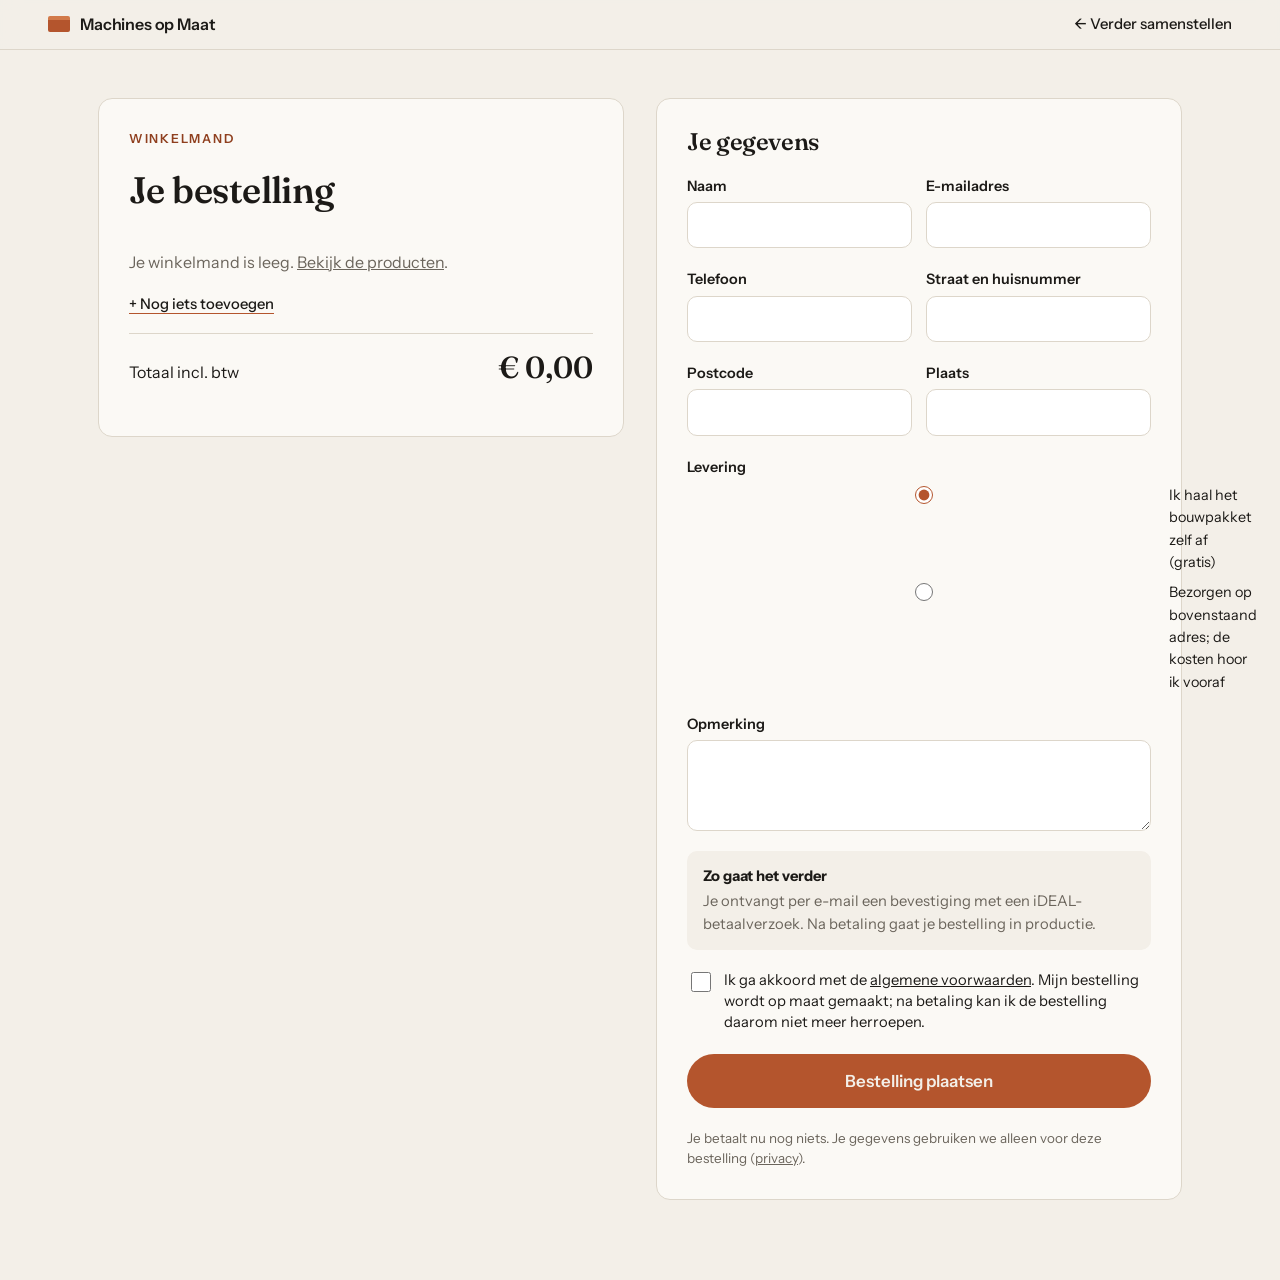
==== afrekenen.html @ ffd2c5e5 "Website bijgewerkt 2026-11-13 17:35" ====
<!doctype html>
<html lang="nl">
<head>
  <meta charset="utf-8" />
  <meta name="viewport" content="width=device-width, initial-scale=1" />
  <title>Bestellen – Machines op Maat</title>
  <meta name="robots" content="noindex" />
  <meta name="theme-color" content="#f3efe8" />
  <link rel="icon" href="data:image/svg+xml,%3Csvg xmlns='http://www.w3.org/2000/svg' viewBox='0 0 32 32'%3E%3Crect width='32' height='32' rx='6' fill='%231c1a17'/%3E%3Cpath d='M6 12h20v12H6z' fill='%23b4552d'/%3E%3Cpath d='M6 12h20v3H6z' fill='%23d27a4a'/%3E%3C/svg%3E" />
  <link rel="preconnect" href="https://fonts.googleapis.com" />
  <link rel="preconnect" href="https://fonts.gstatic.com" crossorigin />
  <link href="https://fonts.googleapis.com/css2?family=Fraunces:opsz,wght@9..144,400;9..144,560&family=Instrument+Sans:wght@400;500;600&display=swap" rel="stylesheet" />
  <script type="module" crossorigin src="./assets/afrekenen-CrEaOLer.js"></script>
  <link rel="modulepreload" crossorigin href="./assets/mand-CxrLFCAJ.js">
  <link rel="modulepreload" crossorigin href="./assets/url-CrUWaDrc.js">
  <link rel="stylesheet" crossorigin href="./assets/stijl-64VP4UOP.css">
</head>
<body>
  <header class="kop">
    <a class="merk" href="./"><span class="merk-blok" aria-hidden="true"></span><span data-merk>Machines op Maat</span></a>
    <nav aria-label="Pagina"><a class="altijd" href="./">← Verder samenstellen</a></nav>
  </header>

  <main class="kassa">
    <section class="paneel" aria-label="Winkelmand">
      <p class="label">Winkelmand</p>
      <h1 class="kassakop">Je bestelling</h1>
      <div id="regels" class="mandregels"></div>
      <p id="leeg" class="leeg" hidden>Je winkelmand is leeg. <a href="./">Bekijk de producten</a>.</p>
      <a class="tekstknop" href="./">+ Nog iets toevoegen</a>
      <div class="totaal"><span>Totaal incl. btw</span><strong id="totaal"></strong></div>
      <p class="klein-tekst" id="btwregel"></p>
    </section>

    <form id="kassaform" class="paneel" novalidate>
      <h2>Je gegevens</h2>
      <div class="veldrij">
        <label>Naam<input name="naam" autocomplete="name" required /></label>
        <label>E-mailadres<input name="email" type="email" autocomplete="email" required /></label>
      </div>
      <div class="veldrij">
        <label>Telefoon<input name="telefoon" type="tel" autocomplete="tel" /></label>
        <label>Straat en huisnummer<input name="straat" autocomplete="street-address" required /></label>
      </div>
      <div class="veldrij">
        <label>Postcode<input name="postcode" autocomplete="postal-code" required /></label>
        <label>Plaats<input name="plaats" autocomplete="address-level2" required /></label>
      </div>
      <fieldset class="keuze">
        <legend>Levering</legend>
        <label class="rij"><input type="radio" name="levering" value="Afhalen" checked /> <span id="afhaaltekst">Ik haal het bouwpakket zelf af (gratis)</span></label>
        <label class="rij"><input type="radio" name="levering" value="Bezorgen in overleg" /> <span>Bezorgen op bovenstaand adres; de kosten hoor ik vooraf</span></label>
      </fieldset>
      <label>Opmerking<textarea name="opmerking" rows="3"></textarea></label>
      <input type="text" name="_honey" tabindex="-1" autocomplete="off" class="honing" aria-hidden="true" />

      <div class="levering">
        <strong>Zo gaat het verder</strong>
        <p>Je ontvangt per e-mail een bevestiging met een iDEAL-betaalverzoek. Na betaling gaat je bestelling in productie<span id="levertijdtekst"></span>.</p>
      </div>
      <label class="rij akkoord"><input type="checkbox" name="akkoord" required />
        <span>Ik ga akkoord met de <a href="./info.html#voorwaarden" target="_blank">algemene voorwaarden</a>. Mijn bestelling wordt op maat gemaakt; na betaling kan ik de bestelling daarom niet meer herroepen.</span></label>

      <div id="kassamelding" class="meldingen" aria-live="polite"></div>
      <button type="submit" class="knop groot" id="verstuur">Bestelling plaatsen</button>
      <p class="klein-tekst">Je betaalt nu nog niets. Je gegevens gebruiken we alleen voor deze bestelling (<a href="./info.html#privacy" target="_blank">privacy</a>).</p>
    </form>
  </main>

</body>
</html>
---- assets/stijl-64VP4UOP.css ----
:root{--papier:#f3efe8;--kaart:#fbf9f5;--inkt:#1c1a17;--zacht:#6b655c;--lijn:#ddd6ca;--corten:#b4552d;--corten-donker:#8f3f1e;--nacht:#211e1a;--serif:"Fraunces", Georgia, serif;--sans:"Instrument Sans", system-ui, -apple-system, "Segoe UI", sans-serif;--r:14px;--rand:clamp(16px, 4vw, 48px)}*{box-sizing:border-box}html{scroll-behavior:smooth;scroll-padding-top:72px}body{background:var(--papier);color:var(--inkt);font:16px/1.55 var(--sans);-webkit-font-smoothing:antialiased;margin:0}h1,h2,h3{font-family:var(--serif);letter-spacing:-.015em;text-wrap:balance;margin:0;font-weight:560;line-height:1.08}h1{font-size:clamp(2.3rem,6vw,4.4rem)}h1 em{color:var(--corten);font-style:italic;font-weight:400}h2{font-size:clamp(1.6rem,3.2vw,2.4rem)}h3{font-size:1.2rem}p{margin:0}a{color:inherit}:focus-visible{outline:2px solid var(--corten);outline-offset:3px;border-radius:4px}.label{letter-spacing:.14em;text-transform:uppercase;color:var(--corten-donker);margin-bottom:14px;font-size:.78rem;font-weight:600}.kop{z-index:20;padding:12px var(--rand);background:color-mix(in srgb, var(--papier) 86%, transparent);-webkit-backdrop-filter:blur(10px);backdrop-filter:blur(10px);border-bottom:1px solid var(--lijn);justify-content:space-between;align-items:center;display:flex;position:sticky;top:0}.merk{letter-spacing:-.01em;align-items:center;gap:10px;font-weight:600;text-decoration:none;display:flex}.merk-blok{background:var(--corten);border-top:4px solid #d27a4a;border-radius:2px;width:22px;height:16px}.kop nav{align-items:center;gap:clamp(12px,2.5vw,28px);font-size:.93rem;display:flex}.kop nav a:not(.knop){color:var(--zacht);text-decoration:none}.kop nav a:not(.knop):hover{color:var(--inkt)}.knop{cursor:pointer;font:600 1rem var(--sans);background:var(--inkt);color:var(--papier);border:0;border-radius:999px;justify-content:center;align-items:center;gap:8px;padding:14px 22px;text-decoration:none;transition:transform .15s,background .15s;display:inline-flex}.knop:hover{background:var(--corten-donker);transform:translateY(-1px)}.knop.klein{padding:8px 16px;font-size:.9rem}.knop.groot{background:var(--corten);width:100%;padding:17px;font-size:1.05rem}.knop.groot:hover{background:var(--corten-donker)}.knop.licht{color:var(--inkt);box-shadow:inset 0 0 0 1.5px var(--inkt);background:0 0}.knop.licht:hover{background:var(--inkt);color:var(--papier)}.tekstknop{cursor:pointer;font:500 .92rem var(--sans);color:var(--inkt);text-underline-offset:4px;text-decoration:underline;-webkit-text-decoration-color:var(--corten);text-decoration-color:var(--corten);background:0 0;border:0;padding:0}.tekstknop:hover{color:var(--corten-donker)}.intro{padding:clamp(28px, 6vw, 72px) var(--rand) clamp(20px, 3vw, 36px);max-width:1000px}.lead{color:var(--zacht);max-width:60ch;margin-top:18px;font-size:clamp(1.02rem,1.6vw,1.2rem)}body.uit-link .intro{padding-top:22px}body.uit-link .intro h1{font-size:clamp(1.7rem,3.4vw,2.5rem)}body.uit-link .lead{display:none}.config{padding:0 var(--rand) clamp(48px, 8vw, 96px);grid-template-columns:minmax(0,1.45fr) minmax(340px,1fr);align-items:start;gap:clamp(16px,2.5vw,36px);display:grid}.beeld{position:sticky;top:76px}.viewer{border-radius:var(--r);background:radial-gradient(120% 90% at 50% 10%,#fffdf9 0%,#ece5d9 70%,#e2d9ca 100%);height:min(68vh,640px);min-height:340px;transition:opacity .25s,filter .25s;position:relative;overflow:hidden}.viewer canvas{cursor:grab;width:100%;height:100%;display:block}.viewer canvas:active{cursor:grabbing}.viewer.dim{opacity:.45;filter:grayscale(.6)}.geenwebgl{color:var(--zacht);padding:40px}.maatlabel{background:var(--inkt);color:var(--papier);font:600 .74rem var(--sans);white-space:nowrap;pointer-events:none;font-variant-numeric:tabular-nums;border-radius:999px;padding:3px 8px;position:absolute;top:0;left:0}.uitlink{background:var(--inkt);width:-moz-fit-content;width:fit-content;max-width:calc(100% - 24px);color:var(--papier);border-radius:999px;padding:7px 14px;font-size:.85rem;position:absolute;top:12px;left:12px;right:12px}.beeldopties{flex-wrap:wrap;gap:8px;margin-top:12px;display:flex}.chip{cursor:pointer;font:inherit;background:0 0;border:0;padding:0;position:relative}.chip input{opacity:0;position:absolute;inset:0}.chip span{box-shadow:inset 0 0 0 1px var(--lijn);background:var(--kaart);color:var(--zacht);border-radius:999px;padding:6px 14px;font-size:.86rem;transition:all .15s;display:block}.chip:hover span{color:var(--inkt);box-shadow:inset 0 0 0 1px var(--inkt)}.chip input:checked+span{background:var(--inkt);color:var(--papier);box-shadow:none}.chip input:focus-visible+span{outline:2px solid var(--corten);outline-offset:2px}.hint{color:var(--zacht);margin-top:10px;font-size:.82rem}.paneel{background:var(--kaart);border:1px solid var(--lijn);border-radius:var(--r);gap:20px;padding:clamp(18px,2.4vw,30px);display:grid}.paneel>h2{font-size:1.5rem}.maten{gap:16px;display:grid}.maat{grid-template-columns:1fr auto;align-items:center;gap:6px 12px;display:grid}.maat label{font-weight:600}.invoer{border:1.5px solid var(--lijn);background:#fff;border-radius:10px;align-items:center;gap:6px;padding:0 10px;transition:border-color .15s;display:flex}.invoer:focus-within{border-color:var(--inkt)}.invoer input{width:76px;font:600 1.05rem var(--sans);text-align:right;font-variant-numeric:tabular-nums;-moz-appearance:textfield;background:0 0;border:0;outline:0;padding:8px 0}.invoer input::-webkit-inner-spin-button{-webkit-appearance:none}.invoer span{color:var(--zacht);font-size:.85rem}.maat input[type=range]{appearance:none;cursor:pointer;background:0 0;grid-column:1/-1;width:100%;height:22px;margin:0}.maat input[type=range]::-webkit-slider-runnable-track{background:linear-gradient(to right, var(--corten) var(--p,50%), var(--lijn) var(--p,50%));border-radius:2px;height:4px}.maat input[type=range]::-moz-range-track{background:var(--lijn);border-radius:2px;height:4px}.maat input[type=range]::-moz-range-progress{background:var(--corten);border-radius:2px;height:4px}.maat input[type=range]::-webkit-slider-thumb{-webkit-appearance:none;background:var(--inkt);border:3px solid var(--kaart);width:20px;height:20px;box-shadow:0 0 0 1px var(--inkt);border-radius:50%;margin-top:-8px;transition:transform .12s}.maat input[type=range]::-moz-range-thumb{background:var(--inkt);border:3px solid var(--kaart);width:16px;height:16px;box-shadow:0 0 0 1px var(--inkt);border-radius:50%}.maat input[type=range]:active::-webkit-slider-thumb{transform:scale(1.15)}.maat small{color:var(--zacht);font-variant-numeric:tabular-nums;grid-column:1/-1;margin-top:-4px;font-size:.78rem}.schakel{cursor:pointer;border-top:1px solid var(--lijn);grid-template-columns:auto 1fr;gap:14px;padding-top:18px;display:grid}.schakel input{opacity:0;position:absolute}.schuif{background:var(--lijn);border-radius:999px;width:44px;height:26px;margin-top:2px;transition:background .18s;position:relative}.schuif:after{content:"";background:#fff;border-radius:50%;width:20px;height:20px;transition:transform .18s;position:absolute;top:3px;left:3px;box-shadow:0 1px 3px #00000040}.schakel input:checked+.schuif{background:var(--corten)}.schakel input:checked+.schuif:after{transform:translate(18px)}.schakel input:focus-visible+.schuif{outline:2px solid var(--corten);outline-offset:3px}.schakel small{color:var(--zacht);margin-top:3px;font-size:.86rem;line-height:1.45;display:block}.schakel .verschil{color:var(--corten-donker);font-weight:600}.meldingen:empty{display:none}.meldingen{gap:8px;display:grid}.fout{color:#7c2d12;background:#fbe9e1;border-radius:10px;padding:10px 14px;font-size:.92rem}.uitkomst{border-top:1px solid var(--lijn);gap:16px;padding-top:20px;transition:opacity .2s;display:grid}.uitkomst.ongeldig{opacity:.35;pointer-events:none}.kern{grid-template-columns:repeat(4,auto);justify-content:space-between;gap:12px;margin:0;display:grid}.kern dt{color:var(--zacht);text-transform:uppercase;letter-spacing:.08em;font-size:.74rem}.kern dd{font-variant-numeric:tabular-nums;margin:2px 0 0;font-weight:600}.prijsrij{justify-content:space-between;align-items:end;gap:12px;display:flex}.prijs{font:560 clamp(2.4rem, 5vw, 3.2rem)/1 var(--serif);letter-spacing:-.02em;font-variant-numeric:tabular-nums}.prijsnoot{color:var(--zacht);font-variant-numeric:tabular-nums;margin-top:6px;font-size:.86rem}.aantal{border:1.5px solid var(--lijn);background:#fff;border-radius:999px;align-items:center;display:flex}.aantal button{cursor:pointer;width:38px;height:38px;color:var(--inkt);background:0 0;border:0;border-radius:50%;font-size:1.2rem}.aantal button:hover:not(:disabled){background:var(--papier)}.aantal button:disabled{opacity:.3;cursor:default}.aantal output{text-align:center;font-variant-numeric:tabular-nums;min-width:26px;font-weight:600}.delen{flex-wrap:wrap;justify-content:center;gap:8px 22px;display:flex}.spec{border-top:1px solid var(--lijn);padding-top:16px;font-size:.92rem}.spec summary,.faq summary{cursor:pointer;justify-content:space-between;align-items:center;gap:12px;font-weight:600;list-style:none;display:flex}.spec summary:after,.faq summary:after{content:"+";font:400 1.4rem var(--serif);color:var(--corten);transition:transform .2s}details[open]>summary:after{transform:rotate(45deg)}.spec p{color:var(--zacht);margin:10px 0}.spec table{border-collapse:collapse;font-variant-numeric:tabular-nums;width:100%;font-size:.86rem}.spec th{text-align:left;color:var(--zacht);text-transform:uppercase;letter-spacing:.06em;font-size:.76rem;font-weight:500}.spec th,.spec td{border-bottom:1px solid var(--lijn);padding:6px 8px 6px 0}.blok{padding:clamp(48px, 8vw, 104px) var(--rand);border-top:1px solid var(--lijn)}.blok>h2{max-width:20ch;margin-bottom:clamp(24px,4vw,48px)}.stappen{grid-template-columns:repeat(auto-fit,minmax(240px,1fr));gap:clamp(20px,3vw,44px);margin:0;padding:0;list-style:none;display:grid}.stappen span{font:400 3rem/1 var(--serif);color:var(--corten);font-style:italic}.stappen h3{margin:10px 0 8px}.stappen p,.kaarten p,.faq p{color:var(--zacht)}.donker{background:var(--nacht);color:#efe9df;border-top:0}.donker .label{color:#e08a5c}.kaarten{border-radius:var(--r);background:#3a352e;border:1px solid #3a352e;grid-template-columns:repeat(auto-fit,minmax(230px,1fr));gap:1px;display:grid;overflow:hidden}.kaarten article{background:var(--nacht);padding:clamp(20px,2.5vw,32px)}.kaarten h3{margin-bottom:10px}.donker .kaarten p{color:#b5ada0}.faq{max-width:760px}.faq details{border-bottom:1px solid var(--lijn);padding:18px 0}.faq summary{font-size:1.08rem}.faq p{max-width:64ch;margin-top:10px}.voet{padding:36px var(--rand) 90px;border-top:1px solid var(--lijn);color:var(--zacht);flex-wrap:wrap;justify-content:space-between;gap:24px;font-size:.92rem;display:flex}.voet strong{color:var(--inkt)}#voetcontact{flex-wrap:wrap;gap:6px 20px;display:flex}dialog{border-radius:var(--r);background:var(--kaart);width:min(520px,100vw - 24px);color:var(--inkt);border:0;padding:0;box-shadow:0 30px 80px #0000004d}dialog::backdrop{-webkit-backdrop-filter:blur(3px);backdrop-filter:blur(3px);background:#1c1a178c}dialog form{gap:14px;padding:28px;display:grid;position:relative}dialog label{gap:5px;font-size:.9rem;font-weight:600;display:grid}dialog label.rij{align-items:center;gap:10px;font-weight:400;display:flex}dialog input:not([type=checkbox]),dialog textarea{font:inherit;border:1.5px solid var(--lijn);resize:vertical;background:#fff;border-radius:10px;padding:10px 12px}dialog input[type=checkbox]{accent-color:var(--corten);width:18px;height:18px}.samenvatting{background:var(--papier);font-variant-numeric:tabular-nums;border-radius:10px;padding:12px 14px;font-size:.92rem}.dlg-knoppen{gap:8px;display:grid}.dlg-knoppen [hidden]{display:none}.sluit{cursor:pointer;color:var(--zacht);background:0 0;border:0;font-size:1.7rem;line-height:1;position:absolute;top:14px;right:16px}.klein-tekst{color:var(--zacht);font-size:.84rem}.toast{background:var(--inkt);color:var(--papier);opacity:0;pointer-events:none;z-index:50;border-radius:999px;padding:10px 18px;font-size:.92rem;transition:all .25s;position:fixed;bottom:28px;left:50%;transform:translate(-50%,20px)}.toast.zichtbaar{opacity:1;transform:translate(-50%)}.prijsbalk{display:none}.kassa{padding:clamp(20px, 4vw, 48px) var(--rand) 80px;grid-template-columns:minmax(0,1.4fr) minmax(300px,1fr);align-items:start;gap:clamp(16px,2.5vw,36px);max-width:1180px;margin:0 auto;display:grid}.kassakop{margin-top:-12px;font-size:clamp(1.7rem,3vw,2.3rem)}.kassa label{gap:5px;font-size:.9rem;font-weight:600;display:grid}.kassa label small{color:var(--zacht);font-weight:400}.kassa input:not([type=checkbox]),.kassa textarea{font:inherit;border:1.5px solid var(--lijn);resize:vertical;background:#fff;border-radius:10px;width:100%;padding:11px 12px}.kassa input:focus,.kassa textarea:focus{border-color:var(--inkt);outline:0}.veldrij{grid-template-columns:1fr 1fr;gap:14px;display:grid}.levering{background:var(--papier);border-radius:10px;padding:14px 16px;font-size:.92rem}.levering p{color:var(--zacht);margin-top:2px}.kassa label.akkoord{align-items:flex-start;gap:12px;font-size:.92rem;font-weight:400;line-height:1.45;display:flex}.akkoord input{accent-color:var(--corten);flex:none;width:20px;height:20px;margin-top:2px}.overzicht{gap:14px;position:sticky;top:84px}.overzicht h2{font-size:1.3rem}.overzicht-titel{font-weight:600}.regels{gap:8px;margin:0;font-size:.92rem;display:grid}.regels div{justify-content:space-between;gap:16px;display:flex}.regels dt{color:var(--zacht);flex:none}.regels dd{text-align:right;font-variant-numeric:tabular-nums;margin:0}.totaal{border-top:1px solid var(--lijn);justify-content:space-between;align-items:baseline;padding-top:14px;display:flex}.totaal strong{font:560 1.9rem var(--serif);font-variant-numeric:tabular-nums}.honing{position:absolute;left:-9999px}.keuze{border:0;gap:8px;margin:0;padding:0;display:grid}.keuze legend{margin-bottom:6px;padding:0;font-size:.9rem;font-weight:600}.kassa label.rij{align-items:flex-start;gap:10px;font-weight:400;display:flex}.keuze input{accent-color:var(--corten);flex:none;width:18px;height:18px;margin-top:2px}.mandregels{display:grid}.mandregel{border-bottom:1px solid var(--lijn);justify-content:space-between;gap:16px;padding:16px 0;display:flex}.mandregel h3{font:600 1rem var(--sans);letter-spacing:0}.mandregel h3 a{text-decoration:none}.mandregel p{color:var(--zacht);margin:3px 0 6px;font-size:.88rem}.mandprijs{font-variant-numeric:tabular-nums;flex:none;align-content:start;justify-items:end;gap:6px;display:grid}.mandprijs small{color:var(--zacht);font-size:.8rem}.leeg{color:var(--zacht)}.kassa{grid-template-columns:minmax(0,1fr) minmax(0,1fr)}.kop nav a.altijd{color:var(--inkt);font-weight:500;text-decoration:none;display:inline!important}.kop nav a.altijd.vol{color:var(--corten-donker);font-weight:600}.voetlinks{flex-wrap:wrap;gap:6px 18px;display:flex}.voetlinks a{color:var(--zacht);text-decoration:none}.voetlinks a:hover{color:var(--inkt);text-decoration:underline}.usp{color:var(--zacht);flex-wrap:wrap;gap:8px 22px;margin:22px 0 0;padding:0;font-size:.92rem;list-style:none;display:flex}.usp li:before{content:"✓";color:var(--corten);margin-right:7px;font-weight:700}body.uit-link .usp{display:none}.presets{color:var(--zacht);flex-wrap:wrap;align-items:center;gap:6px;margin-top:-8px;font-size:.82rem;display:flex}.presets button{border:1px solid var(--lijn);font:inherit;color:var(--inkt);cursor:pointer;font-variant-numeric:tabular-nums;background:#fff;border-radius:999px;padding:4px 10px;transition:border-color .15s}.presets button:hover{border-color:var(--inkt)}.knoprij{grid-template-columns:1.5fr 1fr;gap:8px;display:grid}.knoprij .knop{padding:11px 12px;font-size:.9rem}.zeker{text-align:center;color:var(--zacht);margin-top:-4px;font-size:.85rem}.info{padding:clamp(28px, 5vw, 64px) var(--rand) 96px;grid-template-columns:220px minmax(0,720px);gap:clamp(24px,5vw,72px);display:grid}.inhoud{align-self:start;gap:10px;font-size:.92rem;display:grid;position:sticky;top:90px}.inhoud a{color:var(--zacht);text-decoration:none}.inhoud a:hover{color:var(--corten-donker)}.tekst section{padding-bottom:44px;scroll-margin-top:84px}.tekst h1{margin-bottom:20px;font-size:clamp(1.9rem,4vw,3rem)}.tekst h2{border-top:1px solid var(--lijn);margin-bottom:14px;padding-top:28px;font-size:1.6rem}.tekst p,.tekst li{color:#3c3832;max-width:66ch;margin-bottom:12px}.tekst ol{margin:0 0 12px;padding-left:20px}.contactregels{line-height:1.9}@media (max-width:900px){.info{grid-template-columns:1fr}.inhoud{grid-template-columns:1fr 1fr;position:static}.kassa,.veldrij{grid-template-columns:1fr}.kop nav a:not(.knop){display:none}.config{grid-template-columns:1fr}.beeld{position:static}.viewer{height:46vh;min-height:280px}.hint{display:none}.kern{grid-template-columns:repeat(2,1fr)}.prijsbalk{z-index:30;padding:10px 16px calc(10px + env(safe-area-inset-bottom));background:var(--inkt);color:var(--papier);font-variant-numeric:tabular-nums;justify-content:space-between;align-items:center;gap:12px;font-size:.92rem;font-weight:600;transition:transform .25s;display:flex;position:fixed;inset:auto 0 0}.prijsbalk .knop{background:var(--corten)}.prijsbalk.weg{transform:translateY(110%)}}@media (prefers-reduced-motion:reduce){*{scroll-behavior:auto!important;transition:none!important}}.producten{padding:0 var(--rand) clamp(48px, 8vw, 104px);grid-template-columns:repeat(auto-fit,minmax(min(100%,420px),1fr));gap:clamp(16px,2.5vw,28px);display:grid}.productkaart{background:var(--kaart);border:1px solid var(--lijn);border-radius:var(--r);text-decoration:none;transition:border-color .15s,transform .15s;display:grid;overflow:hidden}.productkaart:hover{border-color:var(--corten);transform:translateY(-2px)}.productkaart .viewer{aspect-ratio:auto;pointer-events:none;border:0;border-radius:0;height:clamp(240px,32vw,380px);min-height:0;position:relative}.productkaart>div:last-child{justify-items:start;gap:10px;padding:clamp(18px,2.4vw,30px);display:grid}.productkaart p{color:var(--zacht)}.productkaart .vanaf{color:var(--inkt);font-weight:600}
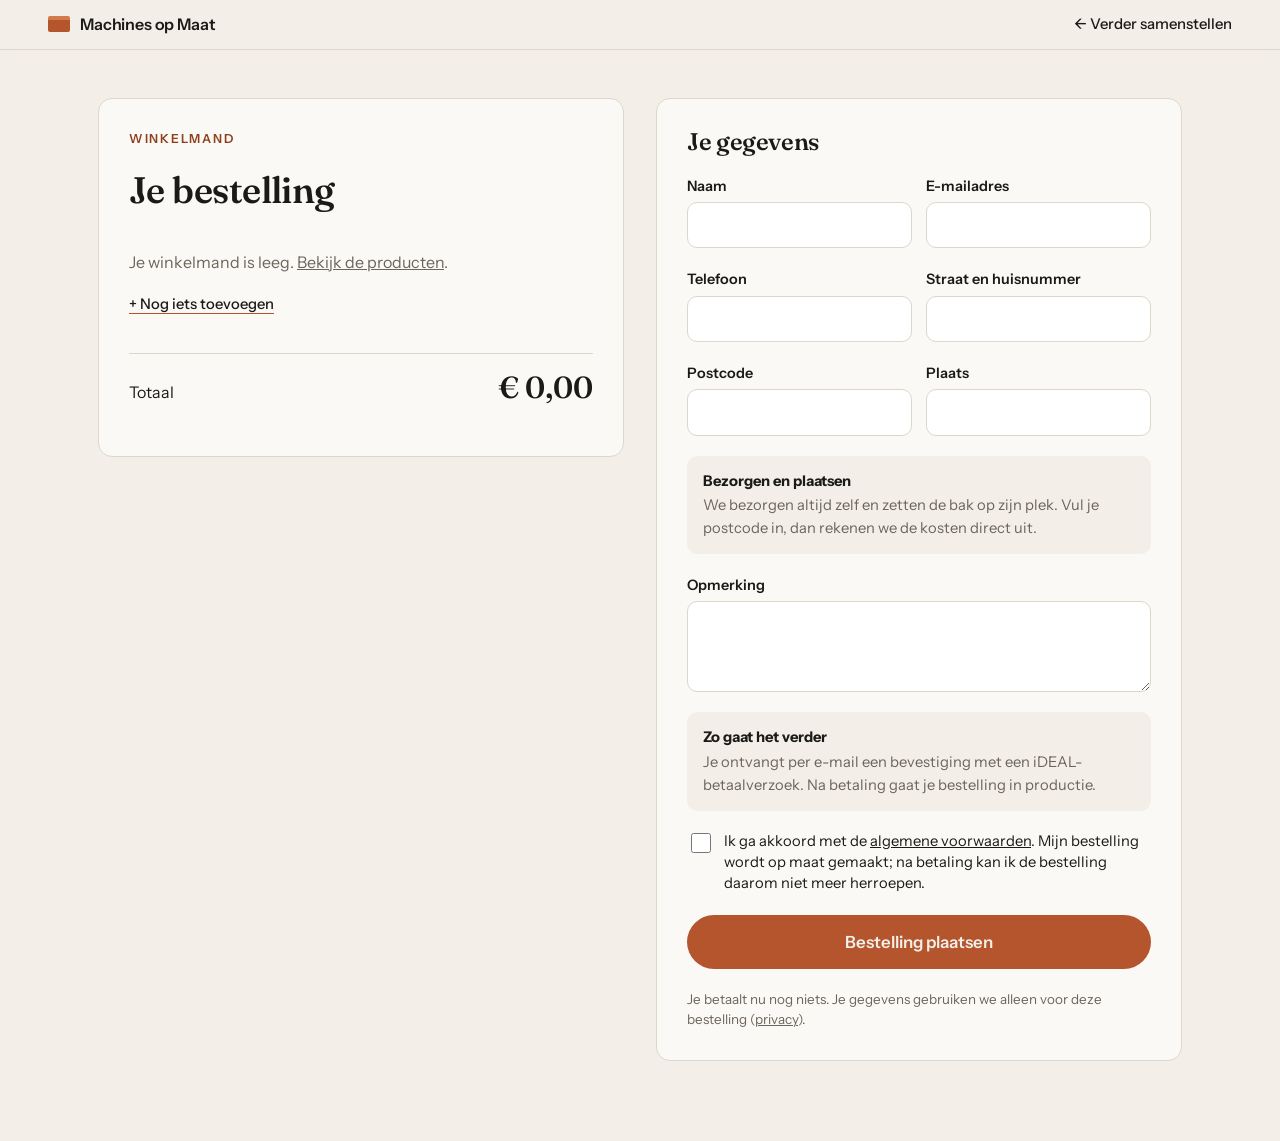
==== commit 120318b6: "Website bijgewerkt 2026-11-21 15:42" ====
--- a/afrekenen.html
+++ b/afrekenen.html
@@ -1,71 +1,73 @@
-<!doctype html>
-<html lang="nl">
-<head>
-  <meta charset="utf-8" />
-  <meta name="viewport" content="width=device-width, initial-scale=1" />
-  <title>Bestellen – Machines op Maat</title>
-  <meta name="robots" content="noindex" />
-  <meta name="theme-color" content="#f3efe8" />
-  <link rel="icon" href="data:image/svg+xml,%3Csvg xmlns='http://www.w3.org/2000/svg' viewBox='0 0 32 32'%3E%3Crect width='32' height='32' rx='6' fill='%231c1a17'/%3E%3Cpath d='M6 12h20v12H6z' fill='%23b4552d'/%3E%3Cpath d='M6 12h20v3H6z' fill='%23d27a4a'/%3E%3C/svg%3E" />
-  <link rel="preconnect" href="https://fonts.googleapis.com" />
-  <link rel="preconnect" href="https://fonts.gstatic.com" crossorigin />
-  <link href="https://fonts.googleapis.com/css2?family=Fraunces:opsz,wght@9..144,400;9..144,560&family=Instrument+Sans:wght@400;500;600&display=swap" rel="stylesheet" />
-  <script type="module" crossorigin src="./assets/afrekenen-CrEaOLer.js"></script>
-  <link rel="modulepreload" crossorigin href="./assets/mand-CxrLFCAJ.js">
+<!doctype html>
+<html lang="nl">
+<head>
+  <meta charset="utf-8" />
+  <meta name="viewport" content="width=device-width, initial-scale=1" />
+  <title>Bestellen – Machines op Maat</title>
+  <meta name="robots" content="noindex" />
+  <meta name="theme-color" content="#f3efe8" />
+  <link rel="icon" href="data:image/svg+xml,%3Csvg xmlns='http://www.w3.org/2000/svg' viewBox='0 0 32 32'%3E%3Crect width='32' height='32' rx='6' fill='%231c1a17'/%3E%3Cpath d='M6 12h20v12H6z' fill='%23b4552d'/%3E%3Cpath d='M6 12h20v3H6z' fill='%23d27a4a'/%3E%3C/svg%3E" />
+  <link rel="preconnect" href="https://fonts.googleapis.com" />
+  <link rel="preconnect" href="https://fonts.gstatic.com" crossorigin />
+  <link href="https://fonts.googleapis.com/css2?family=Fraunces:opsz,wght@9..144,400;9..144,560&family=Instrument+Sans:wght@400;500;600&display=swap" rel="stylesheet" />+
+  <script type="module" crossorigin src="./assets/afrekenen-CkDpRGlQ.js"></script>
+  <link rel="modulepreload" crossorigin href="./assets/mand-CVOlcmut.js">
   <link rel="modulepreload" crossorigin href="./assets/url-CrUWaDrc.js">
-  <link rel="stylesheet" crossorigin href="./assets/stijl-64VP4UOP.css">
-</head>
-<body>
-  <header class="kop">
-    <a class="merk" href="./"><span class="merk-blok" aria-hidden="true"></span><span data-merk>Machines op Maat</span></a>
-    <nav aria-label="Pagina"><a class="altijd" href="./">← Verder samenstellen</a></nav>
-  </header>
-
-  <main class="kassa">
-    <section class="paneel" aria-label="Winkelmand">
-      <p class="label">Winkelmand</p>
-      <h1 class="kassakop">Je bestelling</h1>
-      <div id="regels" class="mandregels"></div>
-      <p id="leeg" class="leeg" hidden>Je winkelmand is leeg. <a href="./">Bekijk de producten</a>.</p>
-      <a class="tekstknop" href="./">+ Nog iets toevoegen</a>
-      <div class="totaal"><span>Totaal incl. btw</span><strong id="totaal"></strong></div>
-      <p class="klein-tekst" id="btwregel"></p>
-    </section>
-
-    <form id="kassaform" class="paneel" novalidate>
-      <h2>Je gegevens</h2>
-      <div class="veldrij">
-        <label>Naam<input name="naam" autocomplete="name" required /></label>
-        <label>E-mailadres<input name="email" type="email" autocomplete="email" required /></label>
-      </div>
-      <div class="veldrij">
-        <label>Telefoon<input name="telefoon" type="tel" autocomplete="tel" /></label>
-        <label>Straat en huisnummer<input name="straat" autocomplete="street-address" required /></label>
-      </div>
-      <div class="veldrij">
-        <label>Postcode<input name="postcode" autocomplete="postal-code" required /></label>
-        <label>Plaats<input name="plaats" autocomplete="address-level2" required /></label>
-      </div>
-      <fieldset class="keuze">
-        <legend>Levering</legend>
-        <label class="rij"><input type="radio" name="levering" value="Afhalen" checked /> <span id="afhaaltekst">Ik haal het bouwpakket zelf af (gratis)</span></label>
-        <label class="rij"><input type="radio" name="levering" value="Bezorgen in overleg" /> <span>Bezorgen op bovenstaand adres; de kosten hoor ik vooraf</span></label>
-      </fieldset>
-      <label>Opmerking<textarea name="opmerking" rows="3"></textarea></label>
-      <input type="text" name="_honey" tabindex="-1" autocomplete="off" class="honing" aria-hidden="true" />
-
-      <div class="levering">
-        <strong>Zo gaat het verder</strong>
-        <p>Je ontvangt per e-mail een bevestiging met een iDEAL-betaalverzoek. Na betaling gaat je bestelling in productie<span id="levertijdtekst"></span>.</p>
-      </div>
-      <label class="rij akkoord"><input type="checkbox" name="akkoord" required />
-        <span>Ik ga akkoord met de <a href="./info.html#voorwaarden" target="_blank">algemene voorwaarden</a>. Mijn bestelling wordt op maat gemaakt; na betaling kan ik de bestelling daarom niet meer herroepen.</span></label>
-
-      <div id="kassamelding" class="meldingen" aria-live="polite"></div>
-      <button type="submit" class="knop groot" id="verstuur">Bestelling plaatsen</button>
-      <p class="klein-tekst">Je betaalt nu nog niets. Je gegevens gebruiken we alleen voor deze bestelling (<a href="./info.html#privacy" target="_blank">privacy</a>).</p>
-    </form>
-  </main>
-
-</body>
-</html>
+  <link rel="stylesheet" crossorigin href="./assets/stijl-B1jj_uhL.css">
+</head>
+<body>
+  <header class="kop">
+    <a class="merk" href="./"><span class="merk-blok" aria-hidden="true"></span><span data-merk>Machines op Maat</span></a>
+    <nav aria-label="Pagina"><a class="altijd" href="./">← Verder samenstellen</a></nav>
+  </header>
+
+  <main class="kassa">
+    <section class="paneel" aria-label="Winkelmand">
+      <p class="label">Winkelmand</p>
+      <h1 class="kassakop">Je bestelling</h1>
+      <div id="regels" class="mandregels"></div>
+      <p id="leeg" class="leeg" hidden>Je winkelmand is leeg. <a href="./">Bekijk de producten</a>.</p>
+      <a class="tekstknop" href="./">+ Nog iets toevoegen</a>
+      <p class="klein-tekst" id="bezorgregel"></p>
+      <div class="totaal"><span>Totaal</span><strong id="totaal"></strong></div>
+      <p class="klein-tekst" id="btwregel"></p>
+    </section>
+
+    <form id="kassaform" class="paneel" novalidate>
+      <h2>Je gegevens</h2>
+      <div class="veldrij">
+        <label>Naam<input name="naam" autocomplete="name" required /></label>
+        <label>E-mailadres<input name="email" type="email" autocomplete="email" required /></label>
+      </div>
+      <div class="veldrij">
+        <label>Telefoon<input name="telefoon" type="tel" autocomplete="tel" /></label>
+        <label>Straat en huisnummer<input name="straat" autocomplete="street-address" required /></label>
+      </div>
+      <div class="veldrij">
+        <label>Postcode<input name="postcode" autocomplete="postal-code" required /></label>
+        <label>Plaats<input name="plaats" autocomplete="address-level2" required /></label>
+      </div>
+      <div class="levering">
+        <strong>Bezorgen en plaatsen</strong>
+        <p id="bezorgtekst">We bezorgen altijd zelf en zetten de bak op zijn plek. Vul je postcode in, dan rekenen we de kosten direct uit.</p>
+      </div>
+      <label>Opmerking<textarea name="opmerking" rows="3"></textarea></label>
+      <input type="text" name="_honey" tabindex="-1" autocomplete="off" class="honing" aria-hidden="true" />
+
+      <div class="levering">
+        <strong>Zo gaat het verder</strong>
+        <p>Je ontvangt per e-mail een bevestiging met een iDEAL-betaalverzoek. Na betaling gaat je bestelling in productie<span id="levertijdtekst"></span>.</p>
+      </div>
+      <label class="rij akkoord"><input type="checkbox" name="akkoord" required />
+        <span>Ik ga akkoord met de <a href="./info.html#voorwaarden" target="_blank">algemene voorwaarden</a>. Mijn bestelling wordt op maat gemaakt; na betaling kan ik de bestelling daarom niet meer herroepen.</span></label>
+
+      <div id="kassamelding" class="meldingen" aria-live="polite"></div>
+      <button type="submit" class="knop groot" id="verstuur">Bestelling plaatsen</button>
+      <p class="klein-tekst">Je betaalt nu nog niets. Je gegevens gebruiken we alleen voor deze bestelling (<a href="./info.html#privacy" target="_blank">privacy</a>).</p>
+    </form>
+  </main>
++
+</body>
+</html>
--- a/assets/stijl-B1jj_uhL.css
+++ b/assets/stijl-B1jj_uhL.css
@@ -0,0 +1 @@
+:root{--papier:#f3efe8;--kaart:#fbf9f5;--inkt:#1c1a17;--zacht:#6b655c;--lijn:#ddd6ca;--corten:#b4552d;--corten-donker:#8f3f1e;--nacht:#211e1a;--serif:"Fraunces", Georgia, serif;--sans:"Instrument Sans", system-ui, -apple-system, "Segoe UI", sans-serif;--r:14px;--rand:clamp(16px, 4vw, 48px)}*{box-sizing:border-box}html{scroll-behavior:smooth;scroll-padding-top:72px}body{background:var(--papier);color:var(--inkt);font:16px/1.55 var(--sans);-webkit-font-smoothing:antialiased;margin:0}h1,h2,h3{font-family:var(--serif);letter-spacing:-.015em;text-wrap:balance;margin:0;font-weight:560;line-height:1.08}h1{font-size:clamp(2.3rem,6vw,4.4rem)}h1 em{color:var(--corten);font-style:italic;font-weight:400}h2{font-size:clamp(1.6rem,3.2vw,2.4rem)}h3{font-size:1.2rem}p{margin:0}a{color:inherit}:focus-visible{outline:2px solid var(--corten);outline-offset:3px;border-radius:4px}.label{letter-spacing:.14em;text-transform:uppercase;color:var(--corten-donker);margin-bottom:14px;font-size:.78rem;font-weight:600}.kop{z-index:20;padding:12px var(--rand);background:color-mix(in srgb, var(--papier) 86%, transparent);-webkit-backdrop-filter:blur(10px);backdrop-filter:blur(10px);border-bottom:1px solid var(--lijn);justify-content:space-between;align-items:center;display:flex;position:sticky;top:0}.merk{letter-spacing:-.01em;align-items:center;gap:10px;font-weight:600;text-decoration:none;display:flex}.merk-blok{background:var(--corten);border-top:4px solid #d27a4a;border-radius:2px;width:22px;height:16px}.kop nav{align-items:center;gap:clamp(12px,2.5vw,28px);font-size:.93rem;display:flex}.kop nav a:not(.knop){color:var(--zacht);text-decoration:none}.kop nav a:not(.knop):hover{color:var(--inkt)}.knop{cursor:pointer;font:600 1rem var(--sans);background:var(--inkt);color:var(--papier);border:0;border-radius:999px;justify-content:center;align-items:center;gap:8px;padding:14px 22px;text-decoration:none;transition:transform .15s,background .15s;display:inline-flex}.knop:hover{background:var(--corten-donker);transform:translateY(-1px)}.knop.klein{padding:8px 16px;font-size:.9rem}.knop.groot{background:var(--corten);width:100%;padding:17px;font-size:1.05rem}.knop.groot:hover{background:var(--corten-donker)}.knop.licht{color:var(--inkt);box-shadow:inset 0 0 0 1.5px var(--inkt);background:0 0}.knop.licht:hover{background:var(--inkt);color:var(--papier)}.tekstknop{cursor:pointer;font:500 .92rem var(--sans);color:var(--inkt);text-underline-offset:4px;text-decoration:underline;-webkit-text-decoration-color:var(--corten);text-decoration-color:var(--corten);background:0 0;border:0;padding:0}.tekstknop:hover{color:var(--corten-donker)}.intro{padding:clamp(28px, 6vw, 72px) var(--rand) clamp(20px, 3vw, 36px);max-width:1000px}.lead{color:var(--zacht);max-width:60ch;margin-top:18px;font-size:clamp(1.02rem,1.6vw,1.2rem)}body.uit-link .intro{padding-top:22px}body.uit-link .intro h1{font-size:clamp(1.7rem,3.4vw,2.5rem)}body.uit-link .lead{display:none}.config{padding:0 var(--rand) clamp(48px, 8vw, 96px);grid-template-columns:minmax(0,1.45fr) minmax(340px,1fr);align-items:start;gap:clamp(16px,2.5vw,36px);display:grid}.beeld{position:sticky;top:76px}.viewer{border-radius:var(--r);background:radial-gradient(120% 90% at 50% 10%,#fffdf9 0%,#ece5d9 70%,#e2d9ca 100%);height:min(68vh,640px);min-height:340px;transition:opacity .25s,filter .25s;position:relative;overflow:hidden}.viewer canvas{cursor:grab;width:100%;height:100%;display:block}.viewer canvas:active{cursor:grabbing}.viewer.dim{opacity:.45;filter:grayscale(.6)}.geenwebgl{color:var(--zacht);padding:40px}.maatlabel{background:var(--inkt);color:var(--papier);font:600 .74rem var(--sans);white-space:nowrap;pointer-events:none;font-variant-numeric:tabular-nums;border-radius:999px;padding:3px 8px;position:absolute;top:0;left:0}.uitlink{background:var(--inkt);width:-moz-fit-content;width:fit-content;max-width:calc(100% - 24px);color:var(--papier);border-radius:999px;padding:7px 14px;font-size:.85rem;position:absolute;top:12px;left:12px;right:12px}.beeldopties{flex-wrap:wrap;gap:8px;margin-top:12px;display:flex}.chip{cursor:pointer;font:inherit;background:0 0;border:0;padding:0;position:relative}.chip input{opacity:0;position:absolute;inset:0}.chip span{box-shadow:inset 0 0 0 1px var(--lijn);background:var(--kaart);color:var(--zacht);border-radius:999px;padding:6px 14px;font-size:.86rem;transition:all .15s;display:block}.chip:hover span{color:var(--inkt);box-shadow:inset 0 0 0 1px var(--inkt)}.chip input:checked+span{background:var(--inkt);color:var(--papier);box-shadow:none}.chip input:focus-visible+span{outline:2px solid var(--corten);outline-offset:2px}.hint{color:var(--zacht);margin-top:10px;font-size:.82rem}.paneel{background:var(--kaart);border:1px solid var(--lijn);border-radius:var(--r);gap:20px;padding:clamp(18px,2.4vw,30px);display:grid}.paneel>h2{font-size:1.5rem}.maten{gap:16px;display:grid}.maat{grid-template-columns:1fr auto;align-items:center;gap:6px 12px;display:grid}.maat label{font-weight:600}.invoer{border:1.5px solid var(--lijn);background:#fff;border-radius:10px;align-items:center;gap:6px;padding:0 10px;transition:border-color .15s;display:flex}.invoer:focus-within{border-color:var(--inkt)}.invoer input{width:76px;font:600 1.05rem var(--sans);text-align:right;font-variant-numeric:tabular-nums;-moz-appearance:textfield;background:0 0;border:0;outline:0;padding:8px 0}.invoer input::-webkit-inner-spin-button{-webkit-appearance:none}.invoer span{color:var(--zacht);font-size:.85rem}.maat input[type=range]{appearance:none;cursor:pointer;background:0 0;grid-column:1/-1;width:100%;height:22px;margin:0}.maat input[type=range]::-webkit-slider-runnable-track{background:linear-gradient(to right, var(--corten) var(--p,50%), var(--lijn) var(--p,50%));border-radius:2px;height:4px}.maat input[type=range]::-moz-range-track{background:var(--lijn);border-radius:2px;height:4px}.maat input[type=range]::-moz-range-progress{background:var(--corten);border-radius:2px;height:4px}.maat input[type=range]::-webkit-slider-thumb{-webkit-appearance:none;background:var(--inkt);border:3px solid var(--kaart);width:20px;height:20px;box-shadow:0 0 0 1px var(--inkt);border-radius:50%;margin-top:-8px;transition:transform .12s}.maat input[type=range]::-moz-range-thumb{background:var(--inkt);border:3px solid var(--kaart);width:16px;height:16px;box-shadow:0 0 0 1px var(--inkt);border-radius:50%}.maat input[type=range]:active::-webkit-slider-thumb{transform:scale(1.15)}.maat small{color:var(--zacht);font-variant-numeric:tabular-nums;grid-column:1/-1;margin-top:-4px;font-size:.78rem}.schakel{cursor:pointer;border-top:1px solid var(--lijn);grid-template-columns:auto 1fr;gap:14px;padding-top:18px;display:grid}.schakel input{opacity:0;position:absolute}.schuif{background:var(--lijn);border-radius:999px;width:44px;height:26px;margin-top:2px;transition:background .18s;position:relative}.schuif:after{content:"";background:#fff;border-radius:50%;width:20px;height:20px;transition:transform .18s;position:absolute;top:3px;left:3px;box-shadow:0 1px 3px #00000040}.schakel input:checked+.schuif{background:var(--corten)}.schakel input:checked+.schuif:after{transform:translate(18px)}.schakel input:focus-visible+.schuif{outline:2px solid var(--corten);outline-offset:3px}.schakel small{color:var(--zacht);margin-top:3px;font-size:.86rem;line-height:1.45;display:block}.schakel .verschil{color:var(--corten-donker);font-weight:600}.meldingen:empty{display:none}.meldingen{gap:8px;display:grid}.fout{color:#7c2d12;background:#fbe9e1;border-radius:10px;padding:10px 14px;font-size:.92rem}.uitkomst{border-top:1px solid var(--lijn);gap:16px;padding-top:20px;transition:opacity .2s;display:grid}.uitkomst.ongeldig{opacity:.35;pointer-events:none}.kern{grid-template-columns:repeat(4,auto);justify-content:space-between;gap:12px;margin:0;display:grid}.kern dt{color:var(--zacht);text-transform:uppercase;letter-spacing:.08em;font-size:.74rem}.kern dd{font-variant-numeric:tabular-nums;margin:2px 0 0;font-weight:600}.prijsrij{justify-content:space-between;align-items:end;gap:12px;display:flex}.prijs{font:560 clamp(2.4rem, 5vw, 3.2rem)/1 var(--serif);letter-spacing:-.02em;font-variant-numeric:tabular-nums}.prijsnoot{color:var(--zacht);font-variant-numeric:tabular-nums;margin-top:6px;font-size:.86rem}.aantal{border:1.5px solid var(--lijn);background:#fff;border-radius:999px;align-items:center;display:flex}.aantal button{cursor:pointer;width:38px;height:38px;color:var(--inkt);background:0 0;border:0;border-radius:50%;font-size:1.2rem}.aantal button:hover:not(:disabled){background:var(--papier)}.aantal button:disabled{opacity:.3;cursor:default}.aantal output{text-align:center;font-variant-numeric:tabular-nums;min-width:26px;font-weight:600}.delen{flex-wrap:wrap;justify-content:center;gap:8px 22px;display:flex}.spec{border-top:1px solid var(--lijn);padding-top:16px;font-size:.92rem}.spec summary,.faq summary{cursor:pointer;justify-content:space-between;align-items:center;gap:12px;font-weight:600;list-style:none;display:flex}.spec summary:after,.faq summary:after{content:"+";font:400 1.4rem var(--serif);color:var(--corten);transition:transform .2s}details[open]>summary:after{transform:rotate(45deg)}.spec p{color:var(--zacht);margin:10px 0}.spec table{border-collapse:collapse;font-variant-numeric:tabular-nums;width:100%;font-size:.86rem}.spec th{text-align:left;color:var(--zacht);text-transform:uppercase;letter-spacing:.06em;font-size:.76rem;font-weight:500}.spec th,.spec td{border-bottom:1px solid var(--lijn);padding:6px 8px 6px 0}.blok{padding:clamp(48px, 8vw, 104px) var(--rand);border-top:1px solid var(--lijn)}.blok>h2{max-width:20ch;margin-bottom:clamp(24px,4vw,48px)}.stappen{grid-template-columns:repeat(auto-fit,minmax(240px,1fr));gap:clamp(20px,3vw,44px);margin:0;padding:0;list-style:none;display:grid}.stappen span{font:400 3rem/1 var(--serif);color:var(--corten);font-style:italic}.stappen h3{margin:10px 0 8px}.stappen p,.kaarten p,.faq p{color:var(--zacht)}.donker{background:var(--nacht);color:#efe9df;border-top:0}.donker .label{color:#e08a5c}.kaarten{border-radius:var(--r);background:#3a352e;border:1px solid #3a352e;grid-template-columns:repeat(auto-fit,minmax(230px,1fr));gap:1px;display:grid;overflow:hidden}.kaarten article{background:var(--nacht);padding:clamp(20px,2.5vw,32px)}.kaarten h3{margin-bottom:10px}.donker .kaarten p{color:#b5ada0}.faq{max-width:760px}.faq details{border-bottom:1px solid var(--lijn);padding:18px 0}.faq summary{font-size:1.08rem}.faq p{max-width:64ch;margin-top:10px}.voet{padding:36px var(--rand) 90px;border-top:1px solid var(--lijn);color:var(--zacht);flex-wrap:wrap;justify-content:space-between;gap:24px;font-size:.92rem;display:flex}.voet strong{color:var(--inkt)}#voetcontact{flex-wrap:wrap;gap:6px 20px;display:flex}dialog{border-radius:var(--r);background:var(--kaart);width:min(520px,100vw - 24px);color:var(--inkt);border:0;padding:0;box-shadow:0 30px 80px #0000004d}dialog::backdrop{-webkit-backdrop-filter:blur(3px);backdrop-filter:blur(3px);background:#1c1a178c}dialog form{gap:14px;padding:28px;display:grid;position:relative}dialog label{gap:5px;font-size:.9rem;font-weight:600;display:grid}dialog label.rij{align-items:center;gap:10px;font-weight:400;display:flex}dialog input:not([type=checkbox]),dialog textarea{font:inherit;border:1.5px solid var(--lijn);resize:vertical;background:#fff;border-radius:10px;padding:10px 12px}dialog input[type=checkbox]{accent-color:var(--corten);width:18px;height:18px}.samenvatting{background:var(--papier);font-variant-numeric:tabular-nums;border-radius:10px;padding:12px 14px;font-size:.92rem}.dlg-knoppen{gap:8px;display:grid}.dlg-knoppen [hidden]{display:none}.sluit{cursor:pointer;color:var(--zacht);background:0 0;border:0;font-size:1.7rem;line-height:1;position:absolute;top:14px;right:16px}.klein-tekst{color:var(--zacht);font-size:.84rem}.toast{background:var(--inkt);color:var(--papier);opacity:0;pointer-events:none;z-index:50;border-radius:999px;padding:10px 18px;font-size:.92rem;transition:all .25s;position:fixed;bottom:28px;left:50%;transform:translate(-50%,20px)}.toast.zichtbaar{opacity:1;transform:translate(-50%)}.prijsbalk{display:none}.kassa{padding:clamp(20px, 4vw, 48px) var(--rand) 80px;grid-template-columns:minmax(0,1.4fr) minmax(300px,1fr);align-items:start;gap:clamp(16px,2.5vw,36px);max-width:1180px;margin:0 auto;display:grid}.kassakop{margin-top:-12px;font-size:clamp(1.7rem,3vw,2.3rem)}.kassa label{gap:5px;font-size:.9rem;font-weight:600;display:grid}.kassa label small{color:var(--zacht);font-weight:400}.kassa input:not([type=checkbox]),.kassa textarea{font:inherit;border:1.5px solid var(--lijn);resize:vertical;background:#fff;border-radius:10px;width:100%;padding:11px 12px}.kassa input:focus,.kassa textarea:focus{border-color:var(--inkt);outline:0}.veldrij{grid-template-columns:1fr 1fr;gap:14px;display:grid}.levering{background:var(--papier);border-radius:10px;padding:14px 16px;font-size:.92rem}.levering p{color:var(--zacht);margin-top:2px}.kassa label.akkoord{align-items:flex-start;gap:12px;font-size:.92rem;font-weight:400;line-height:1.45;display:flex}.akkoord input{accent-color:var(--corten);flex:none;width:20px;height:20px;margin-top:2px}.overzicht{gap:14px;position:sticky;top:84px}.overzicht h2{font-size:1.3rem}.overzicht-titel{font-weight:600}.regels{gap:8px;margin:0;font-size:.92rem;display:grid}.regels div{justify-content:space-between;gap:16px;display:flex}.regels dt{color:var(--zacht);flex:none}.regels dd{text-align:right;font-variant-numeric:tabular-nums;margin:0}.totaal{border-top:1px solid var(--lijn);justify-content:space-between;align-items:baseline;padding-top:14px;display:flex}.totaal strong{font:560 1.9rem var(--serif);font-variant-numeric:tabular-nums}.honing{position:absolute;left:-9999px}.keuze{border:0;gap:8px;margin:0;padding:0;display:grid}.keuze legend{margin-bottom:6px;padding:0;font-size:.9rem;font-weight:600}.kassa label.rij{align-items:flex-start;gap:10px;font-weight:400;display:flex}.keuze input{accent-color:var(--corten);flex:none;width:18px;height:18px;margin-top:2px}.mandregels{display:grid}.mandregel{border-bottom:1px solid var(--lijn);justify-content:space-between;gap:16px;padding:16px 0;display:flex}.mandregel h3{font:600 1rem var(--sans);letter-spacing:0}.mandregel h3 a{text-decoration:none}.mandregel p{color:var(--zacht);margin:3px 0 6px;font-size:.88rem}.mandprijs{font-variant-numeric:tabular-nums;flex:none;align-content:start;justify-items:end;gap:6px;display:grid}.mandprijs small{color:var(--zacht);font-size:.8rem}.leeg{color:var(--zacht)}.kassa{grid-template-columns:minmax(0,1fr) minmax(0,1fr)}.kop nav a.altijd{color:var(--inkt);font-weight:500;text-decoration:none;display:inline!important}.kop nav a.altijd.vol{color:var(--corten-donker);font-weight:600}.voetlinks{flex-wrap:wrap;gap:6px 18px;display:flex}.voetlinks a{color:var(--zacht);text-decoration:none}.voetlinks a:hover{color:var(--inkt);text-decoration:underline}.usp{color:var(--zacht);flex-wrap:wrap;gap:8px 22px;margin:22px 0 0;padding:0;font-size:.92rem;list-style:none;display:flex}.usp li:before{content:"✓";color:var(--corten);margin-right:7px;font-weight:700}body.uit-link .usp{display:none}.presets{color:var(--zacht);flex-wrap:wrap;align-items:center;gap:6px;margin-top:-8px;font-size:.82rem;display:flex}.presets button{border:1px solid var(--lijn);font:inherit;color:var(--inkt);cursor:pointer;font-variant-numeric:tabular-nums;background:#fff;border-radius:999px;padding:4px 10px;transition:border-color .15s}.presets button:hover{border-color:var(--inkt)}.knoprij{grid-template-columns:1.5fr 1fr;gap:8px;display:grid}.knoprij .knop{padding:11px 12px;font-size:.9rem}.zeker{text-align:center;color:var(--zacht);margin-top:-4px;font-size:.85rem}.info{padding:clamp(28px, 5vw, 64px) var(--rand) 96px;grid-template-columns:220px minmax(0,720px);gap:clamp(24px,5vw,72px);display:grid}.inhoud{align-self:start;gap:10px;font-size:.92rem;display:grid;position:sticky;top:90px}.inhoud a{color:var(--zacht);text-decoration:none}.inhoud a:hover{color:var(--corten-donker)}.tekst section{padding-bottom:44px;scroll-margin-top:84px}.tekst h1{margin-bottom:20px;font-size:clamp(1.9rem,4vw,3rem)}.tekst h2{border-top:1px solid var(--lijn);margin-bottom:14px;padding-top:28px;font-size:1.6rem}.tekst p,.tekst li{color:#3c3832;max-width:66ch;margin-bottom:12px}.tekst ol{margin:0 0 12px;padding-left:20px}.contactregels{line-height:1.9}@media (max-width:900px){.info{grid-template-columns:1fr}.inhoud{grid-template-columns:1fr 1fr;position:static}.kassa,.veldrij{grid-template-columns:1fr}.kop nav a:not(.knop){display:none}.config{grid-template-columns:1fr}.beeld{position:static}.viewer{height:46vh;min-height:280px}.hint{display:none}.kern{grid-template-columns:repeat(2,1fr)}.prijsbalk{z-index:30;padding:10px 16px calc(10px + env(safe-area-inset-bottom));background:var(--inkt);color:var(--papier);font-variant-numeric:tabular-nums;justify-content:space-between;align-items:center;gap:12px;font-size:.92rem;font-weight:600;transition:transform .25s;display:flex;position:fixed;inset:auto 0 0}.prijsbalk .knop{background:var(--corten)}.prijsbalk.weg{transform:translateY(110%)}}@media (prefers-reduced-motion:reduce){*{scroll-behavior:auto!important;transition:none!important}}.producten{padding:0 var(--rand) clamp(48px, 8vw, 104px);grid-template-columns:repeat(auto-fit,minmax(min(100%,420px),1fr));gap:clamp(16px,2.5vw,28px);display:grid}.productkaart{background:var(--kaart);border:1px solid var(--lijn);border-radius:var(--r);text-decoration:none;transition:border-color .15s,transform .15s;display:grid;overflow:hidden}.productkaart:hover{border-color:var(--corten);transform:translateY(-2px)}.productkaart .viewer{aspect-ratio:auto;pointer-events:none;border:0;border-radius:0;height:clamp(240px,32vw,380px);min-height:0;position:relative}.productkaart>div:last-child{justify-items:start;gap:10px;padding:clamp(18px,2.4vw,30px);display:grid}.productkaart p{color:var(--zacht)}.productkaart .vanaf{color:var(--inkt);font-weight:600}.galerij{grid-template-columns:repeat(auto-fill,minmax(260px,1fr));gap:14px;margin-top:24px;display:grid}.galerij figure{margin:0}.galerij img{aspect-ratio:4/3;object-fit:cover;border-radius:var(--r);background:var(--lijn);width:100%;height:auto;display:block}.galerij figcaption{color:var(--zacht);margin-top:6px;font-size:.85rem}.waarde{gap:0;max-width:820px;margin:24px 0 0;padding:0;list-style:none;display:grid}.waarde li{border-bottom:1px solid var(--lijn);grid-template-columns:minmax(0,1fr);gap:2px;padding:14px 0 14px 34px;display:grid;position:relative}.waarde li:before{content:"✓";color:var(--corten);font-weight:700;position:absolute;top:14px;left:4px}.waarde li span{color:var(--zacht)}.waarde-slot{font:560 1.2rem var(--serif);max-width:820px;margin-top:18px}.tabelrol{margin-top:24px;overflow-x:auto}.vergelijk{border-collapse:collapse;width:100%;min-width:520px;max-width:900px;font-size:.95rem}.vergelijk th,.vergelijk td{text-align:left;border-bottom:1px solid var(--lijn);vertical-align:top;padding:12px 14px}.vergelijk thead th{font-family:var(--serif);font-size:1.05rem}.vergelijk .ons{background:color-mix(in srgb, var(--corten) 9%, transparent)}.vergelijk tbody th{width:28%;font-weight:600}.kaarten.licht article{background:var(--kaart);border:1px solid var(--lijn);color:var(--inkt)}.slot{text-align:center;justify-items:center;gap:14px;display:grid}.slot .knop.groot{width:auto;padding:17px 36px}.kaarten.licht{background:var(--lijn);border-color:var(--lijn)}.heldfoto{margin:0 var(--rand) clamp(24px, 4vw, 48px)}.heldfoto img{object-fit:cover;border-radius:var(--r);width:100%;max-height:520px;display:block}.maat[hidden]{display:none}
